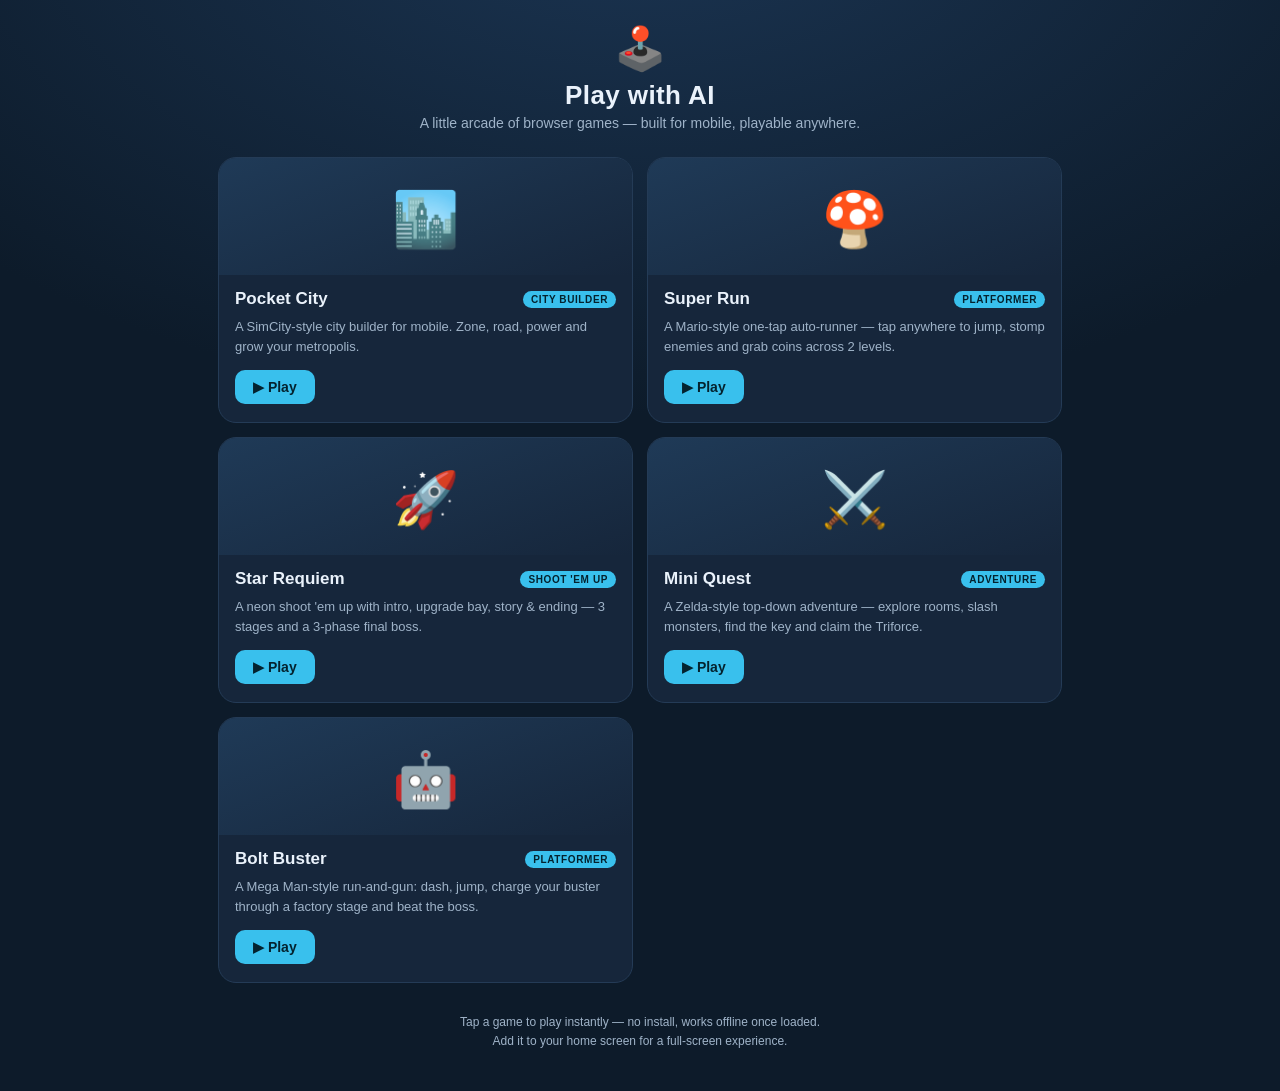
==== index.html @ 1062a7a7 "Add Bolt Buster: Mega Man-style mobile action platformer Self-contained HTML5 canvas run-and-gun: sc" ====
<!DOCTYPE html>
<html lang="en">
<head>
<meta charset="UTF-8" />
<meta name="viewport" content="width=device-width, initial-scale=1, viewport-fit=cover" />
<meta name="theme-color" content="#0d1b2a" />
<meta name="apple-mobile-web-app-capable" content="yes" />
<meta name="mobile-web-app-capable" content="yes" />
<title>Play with AI — Game Arcade</title>
<style>
  :root{--bg:#0d1b2a;--panel:#16263b;--panel2:#1e3550;--accent:#39c0ed;
    --text:#eaf2fb;--muted:#9fb3c8;}
  *{box-sizing:border-box;-webkit-tap-highlight-color:transparent;}
  html,body{margin:0;padding:0;min-height:100%;background:var(--bg);color:var(--text);
    font-family:-apple-system,BlinkMacSystemFont,"Segoe UI",Roboto,Helvetica,Arial,sans-serif;
    -webkit-font-smoothing:antialiased;}
  body{background:radial-gradient(120% 80% at 50% -10%,#1b3553 0%,#0d1b2a 60%) no-repeat;}
  .wrap{max-width:880px;margin:0 auto;
    padding:calc(28px + env(safe-area-inset-top)) calc(18px + env(safe-area-inset-right))
            calc(40px + env(safe-area-inset-bottom)) calc(18px + env(safe-area-inset-left));}
  header{text-align:center;margin-bottom:26px;}
  .logo{font-size:42px;line-height:1;}
  h1{font-size:26px;margin:10px 0 4px;letter-spacing:.4px;}
  header p{color:var(--muted);margin:0;font-size:14px;}
  .grid{display:grid;gap:14px;grid-template-columns:1fr;}
  @media(min-width:560px){.grid{grid-template-columns:1fr 1fr;}}
  .card{display:flex;flex-direction:column;background:var(--panel);
    border:1px solid #243b56;border-radius:18px;overflow:hidden;
    text-decoration:none;color:inherit;transition:transform .15s,border-color .15s,background .15s;}
  .card:active{transform:scale(.98);}
  .card:hover{border-color:var(--accent);background:var(--panel2);}
  .thumb{font-size:54px;text-align:center;padding:30px 0 24px;
    background:linear-gradient(160deg,#1f3a57,#16263b);}
  .body{padding:14px 16px 18px;display:flex;flex-direction:column;gap:8px;flex:1;}
  .title-row{display:flex;align-items:center;gap:8px;justify-content:space-between;}
  .title-row h2{font-size:17px;margin:0;}
  .tag{font-size:10px;font-weight:700;text-transform:uppercase;letter-spacing:.06em;
    color:#04222e;background:var(--accent);padding:3px 8px;border-radius:999px;}
  .tag.soon{background:#34526f;color:var(--muted);}
  .desc{color:var(--muted);font-size:13px;line-height:1.5;flex:1;margin:0;}
  .play{margin-top:6px;align-self:flex-start;background:var(--accent);color:#04222e;
    font-weight:700;font-size:14px;padding:9px 18px;border-radius:10px;}
  .card.disabled{pointer-events:none;opacity:.6;}
  .card.disabled .play{background:#34526f;color:var(--muted);}
  footer{text-align:center;color:var(--muted);font-size:12px;margin-top:30px;line-height:1.6;}
  footer a{color:var(--accent);text-decoration:none;}
</style>
</head>
<body>
<div class="wrap">
  <header>
    <div class="logo">🕹️</div>
    <h1>Play with AI</h1>
    <p>A little arcade of browser games — built for mobile, playable anywhere.</p>
  </header>

  <main class="grid" id="grid"></main>

  <footer>
    Tap a game to play instantly — no install, works offline once loaded.<br>
    Add it to your home screen for a full-screen experience.
  </footer>
</div>

<script>
  // Add new games here and they appear on the hub automatically.
  const GAMES = [
    {
      title: "Pocket City",
      icon: "🏙️",
      tag: "City Builder",
      desc: "A SimCity-style city builder for mobile. Zone, road, power and grow your metropolis.",
      url: "games/pocket-city/index.html",
      ready: true
    },
    {
      title: "Super Run",
      icon: "🍄",
      tag: "Platformer",
      desc: "A Mario-style one-tap auto-runner — tap anywhere to jump, stomp enemies and grab coins across 2 levels.",
      url: "games/super-run/index.html",
      ready: true
    },
    {
      title: "Star Requiem",
      icon: "🚀",
      tag: "Shoot 'em up",
      desc: "A neon shoot 'em up with intro, upgrade bay, story & ending — 3 stages and a 3-phase final boss.",
      url: "games/star-requiem/index.html",
      ready: true
    },
    {
      title: "Mini Quest",
      icon: "⚔️",
      tag: "Adventure",
      desc: "A Zelda-style top-down adventure — explore rooms, slash monsters, find the key and claim the Triforce.",
      url: "games/zelda-like/index.html",
      ready: true
    },
    {
      title: "Bolt Buster",
      icon: "🤖",
      tag: "Platformer",
      desc: "A Mega Man-style run-and-gun: dash, jump, charge your buster through a factory stage and beat the boss.",
      url: "games/mega-man/index.html",
      ready: true
    }
  ];

  const grid = document.getElementById("grid");
  GAMES.forEach(g => {
    const a = document.createElement("a");
    a.className = "card" + (g.ready ? "" : " disabled");
    a.href = g.ready ? g.url : "#";
    if (!g.ready) a.setAttribute("aria-disabled", "true");
    a.innerHTML = `
      <div class="thumb">${g.icon}</div>
      <div class="body">
        <div class="title-row">
          <h2>${g.title}</h2>
          <span class="tag ${g.ready ? "" : "soon"}">${g.tag}</span>
        </div>
        <p class="desc">${g.desc}</p>
        <span class="play">${g.ready ? "▶ Play" : "Coming soon"}</span>
      </div>`;
    grid.appendChild(a);
  });
</script>
</body>
</html>
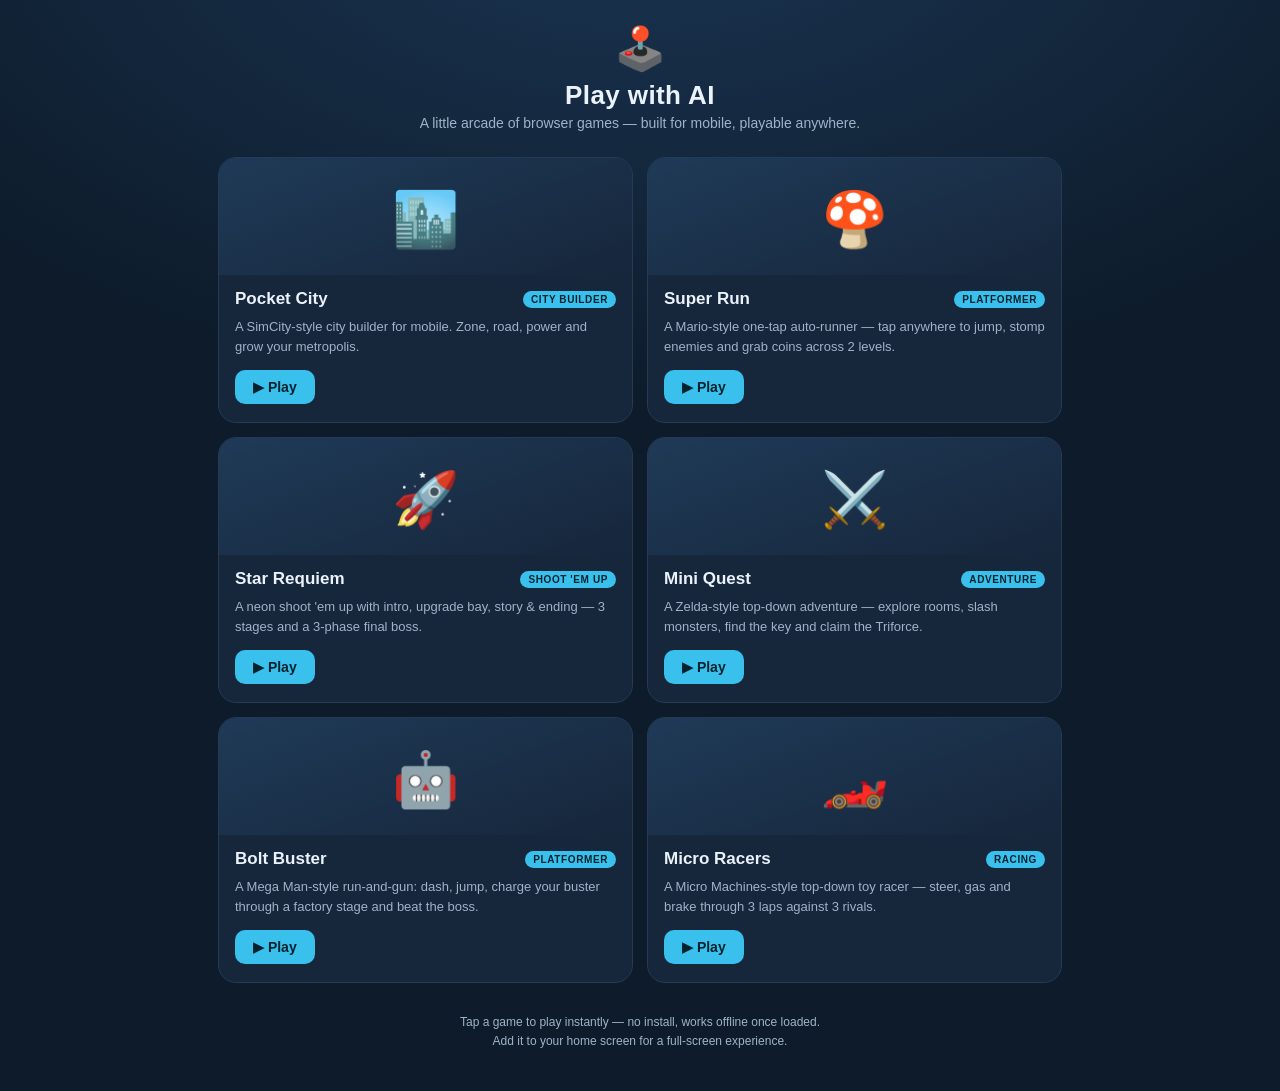
==== commit 543390fa: "Add Micro Racers: Micro Machines-style mobile top-down racer A self-contained HTML5 canvas racer mat" ====
--- a/index.html
+++ b/index.html
@@ -104,6 +104,14 @@
       desc: "A Mega Man-style run-and-gun: dash, jump, charge your buster through a factory stage and beat the boss.",
       url: "games/mega-man/index.html",
       ready: true
+    },
+    {
+      title: "Micro Racers",
+      icon: "🏎️",
+      tag: "Racing",
+      desc: "A Micro Machines-style top-down toy racer — steer, gas and brake through 3 laps against 3 rivals.",
+      url: "games/micro-racers/index.html",
+      ready: true
     }
   ];
 
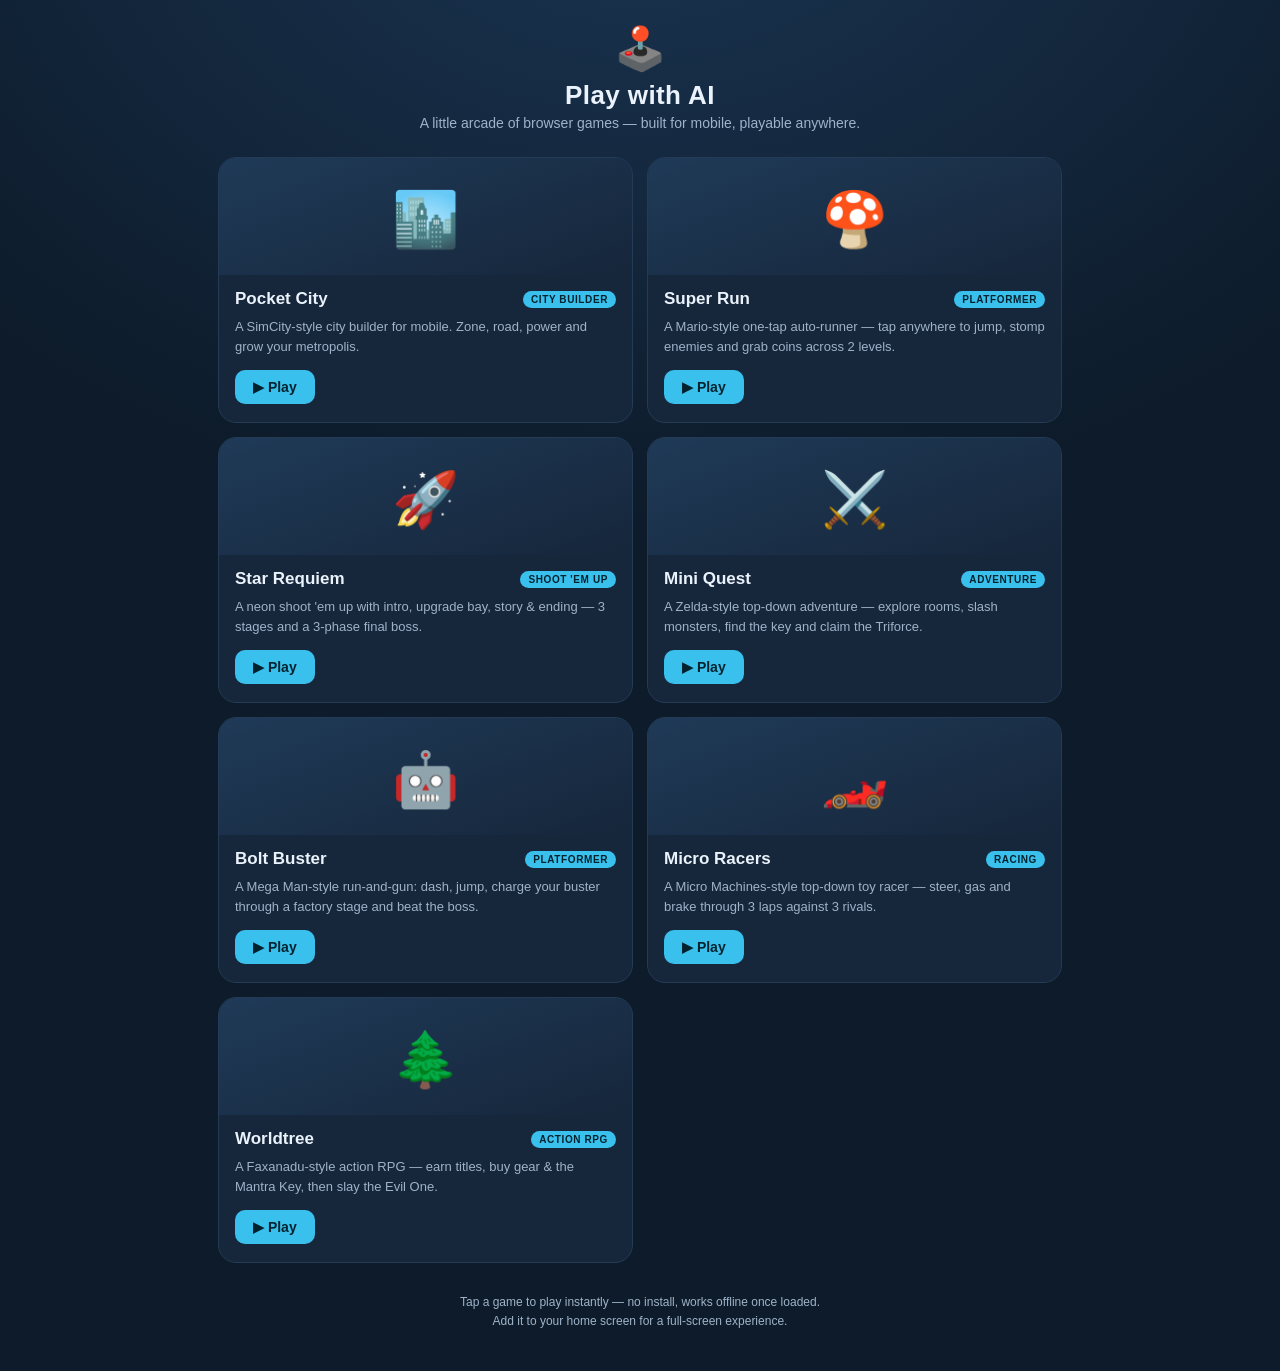
==== commit 1dcaa872: "Add Worldtree: Faxanadu-style mobile action RPG A self-contained HTML5 canvas action RPG matching th" ====
--- a/index.html
+++ b/index.html
@@ -112,6 +112,14 @@
       desc: "A Micro Machines-style top-down toy racer — steer, gas and brake through 3 laps against 3 rivals.",
       url: "games/micro-racers/index.html",
       ready: true
+    },
+    {
+      title: "Worldtree",
+      icon: "🌲",
+      tag: "Action RPG",
+      desc: "A Faxanadu-style action RPG — earn titles, buy gear &amp; the Mantra Key, then slay the Evil One.",
+      url: "games/faxanadu-like/index.html",
+      ready: true
     }
   ];
 
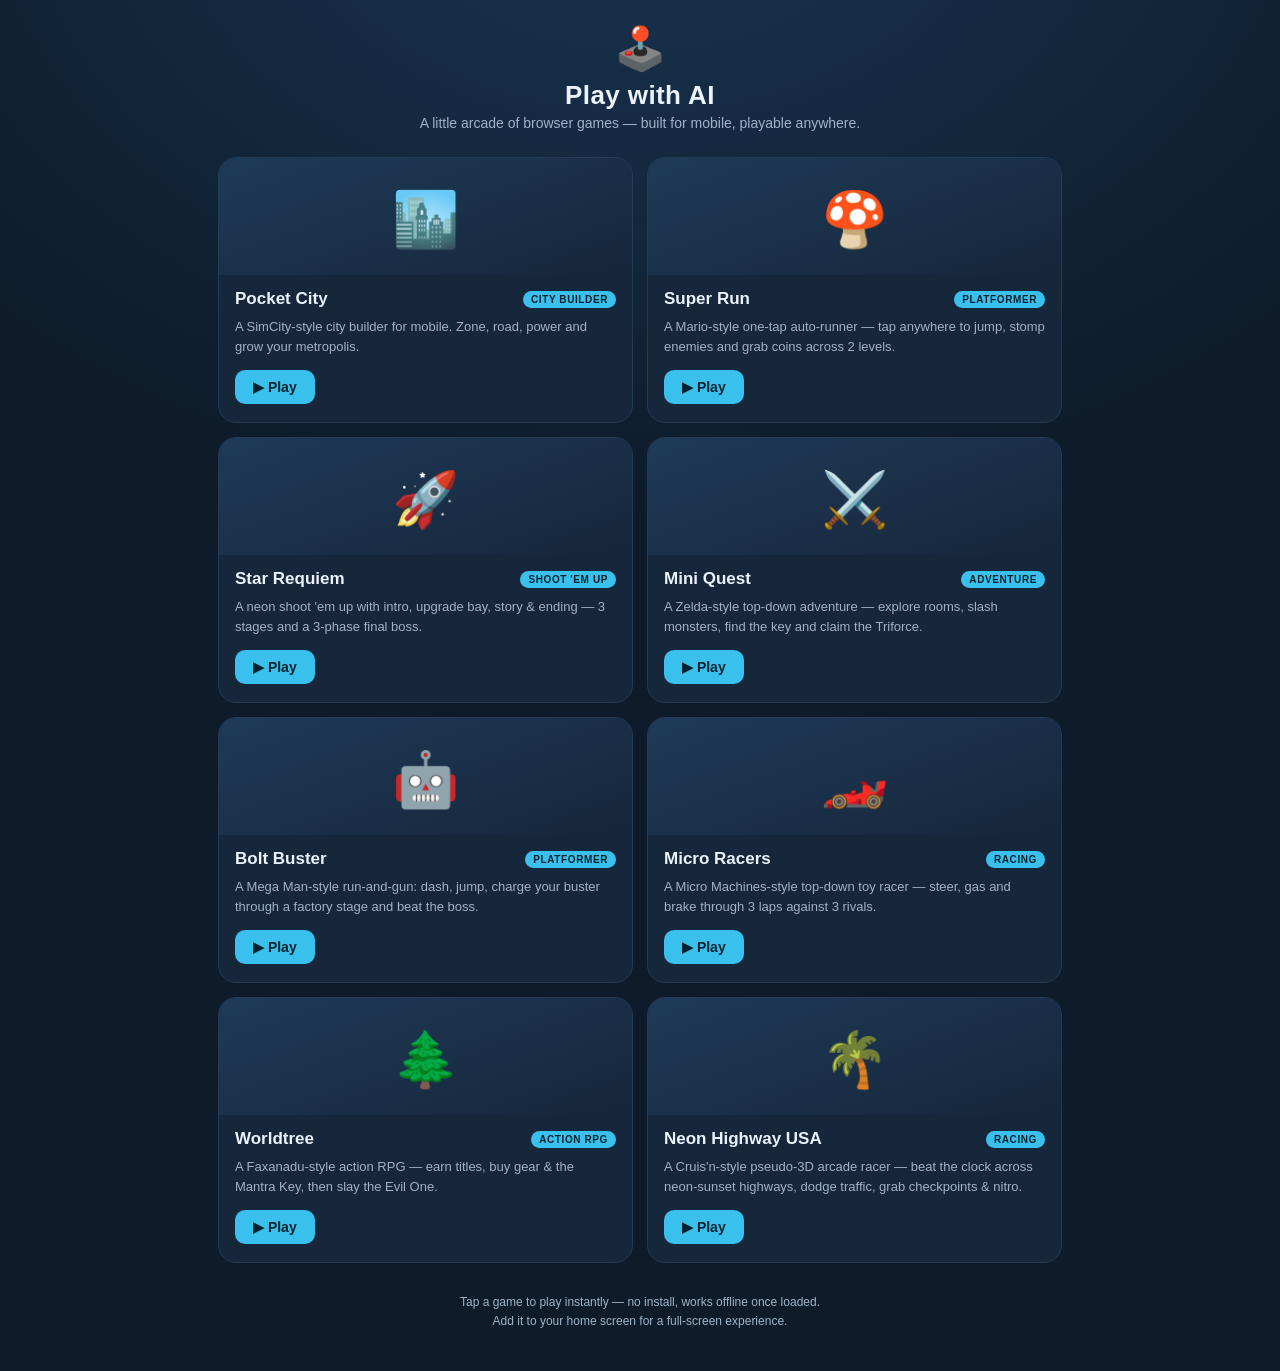
==== commit 283b909e: "Add Neon Highway USA: pseudo-3D arcade racer A retro Cruis'n-style HTML5 racer built mobile-first fo" ====
--- a/index.html
+++ b/index.html
@@ -120,6 +120,14 @@
       desc: "A Faxanadu-style action RPG — earn titles, buy gear &amp; the Mantra Key, then slay the Evil One.",
       url: "games/faxanadu-like/index.html",
       ready: true
+    },
+    {
+      title: "Neon Highway USA",
+      icon: "🌴",
+      tag: "Racing",
+      desc: "A Cruis'n-style pseudo-3D arcade racer — beat the clock across neon-sunset highways, dodge traffic, grab checkpoints &amp; nitro.",
+      url: "games/neon-highway/index.html",
+      ready: true
     }
   ];
 
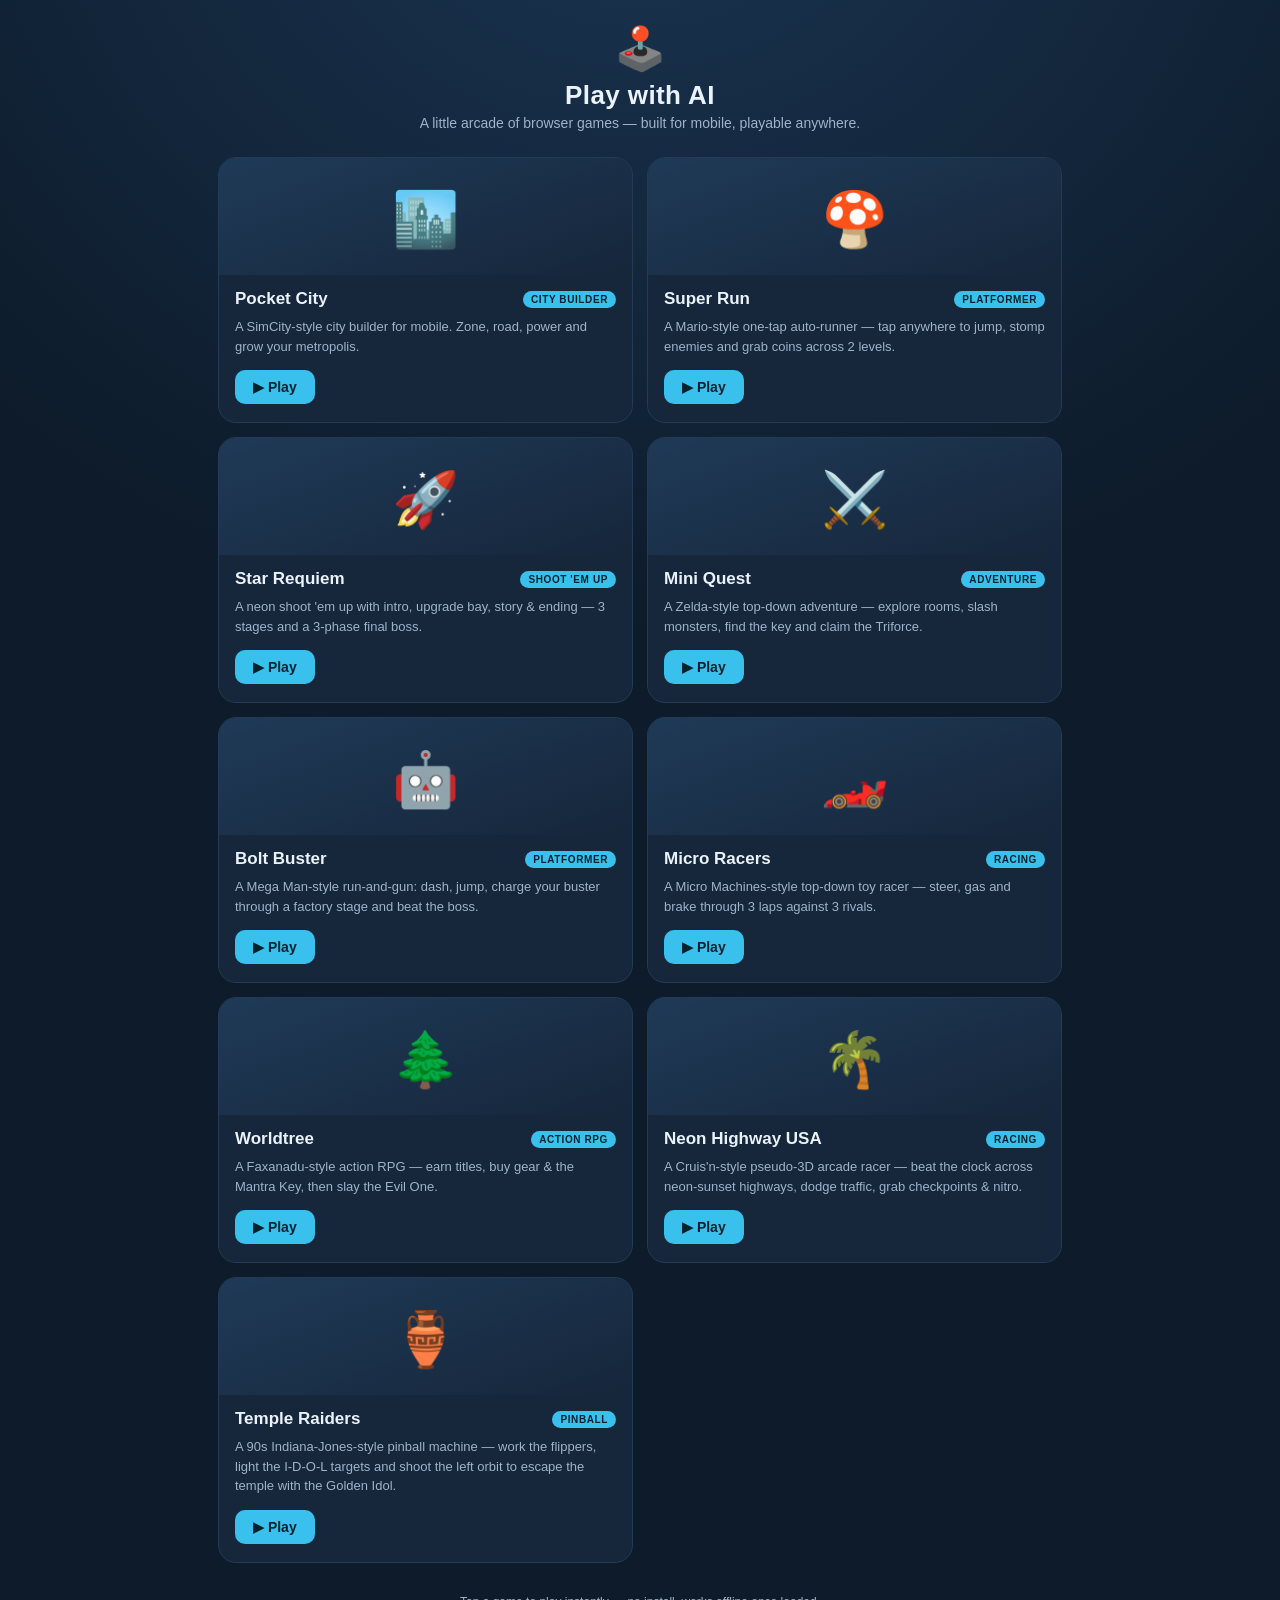
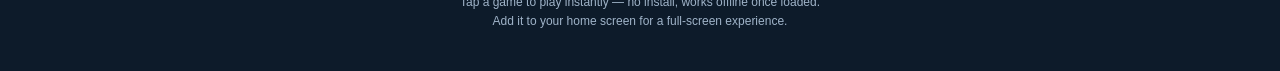
==== commit f9d193ae: "Add Temple Raiders — a 90s Indiana-Jones-style pinball game New self-contained canvas game at games/" ====
--- a/index.html
+++ b/index.html
@@ -128,6 +128,14 @@
       desc: "A Cruis'n-style pseudo-3D arcade racer — beat the clock across neon-sunset highways, dodge traffic, grab checkpoints &amp; nitro.",
       url: "games/neon-highway/index.html",
       ready: true
+    },
+    {
+      title: "Temple Raiders",
+      icon: "🏺",
+      tag: "Pinball",
+      desc: "A 90s Indiana-Jones-style pinball machine — work the flippers, light the I-D-O-L targets and shoot the left orbit to escape the temple with the Golden Idol.",
+      url: "games/temple-pinball/index.html",
+      ready: true
     }
   ];
 
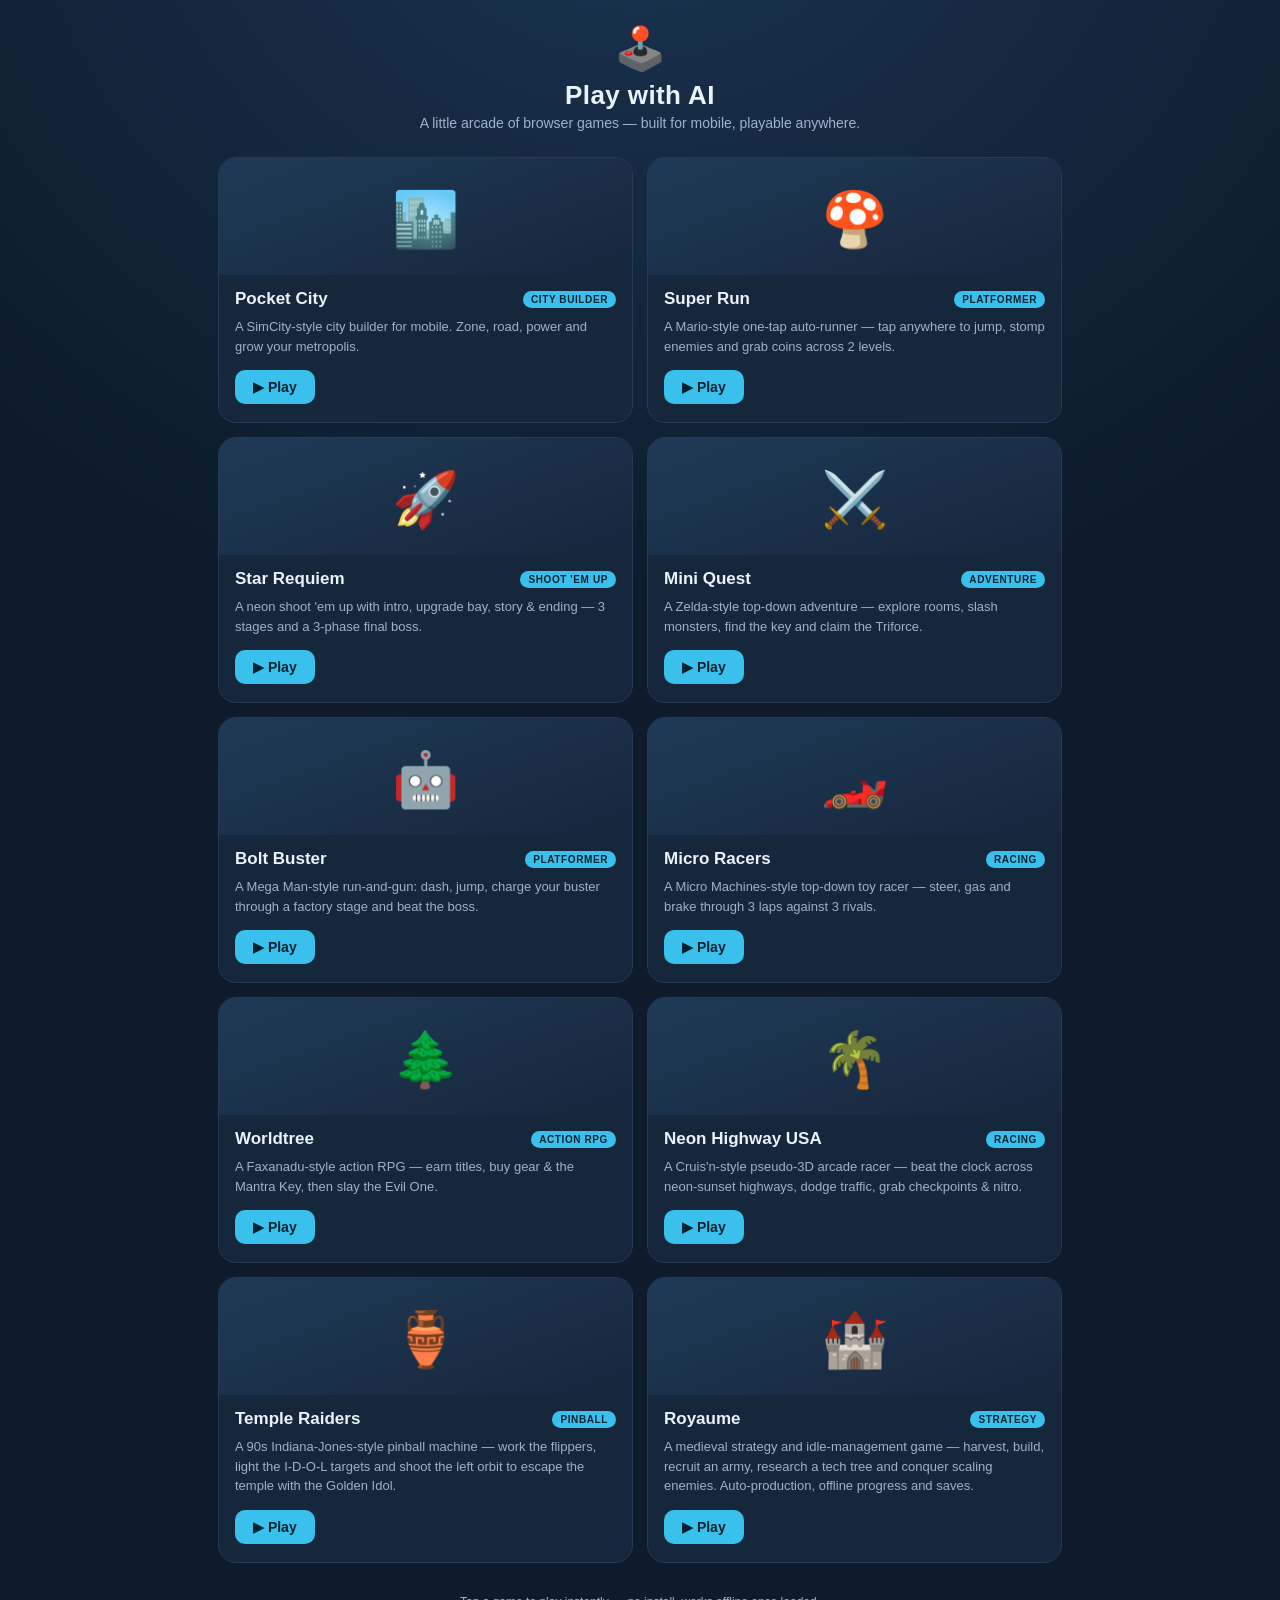
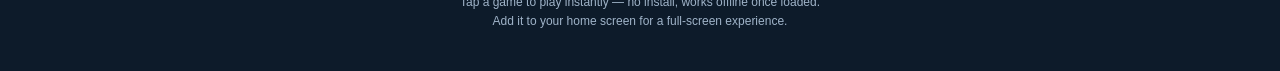
==== commit c2dce514: "Add Royaume: medieval strategy & idle-management game Integrates the new game into the arcade struct" ====
--- a/index.html
+++ b/index.html
@@ -136,6 +136,14 @@
       desc: "A 90s Indiana-Jones-style pinball machine — work the flippers, light the I-D-O-L targets and shoot the left orbit to escape the temple with the Golden Idol.",
       url: "games/temple-pinball/index.html",
       ready: true
+    },
+    {
+      title: "Royaume",
+      icon: "🏰",
+      tag: "Strategy",
+      desc: "A medieval strategy and idle-management game — harvest, build, recruit an army, research a tech tree and conquer scaling enemies. Auto-production, offline progress and saves.",
+      url: "games/royaume/index.html",
+      ready: true
     }
   ];
 
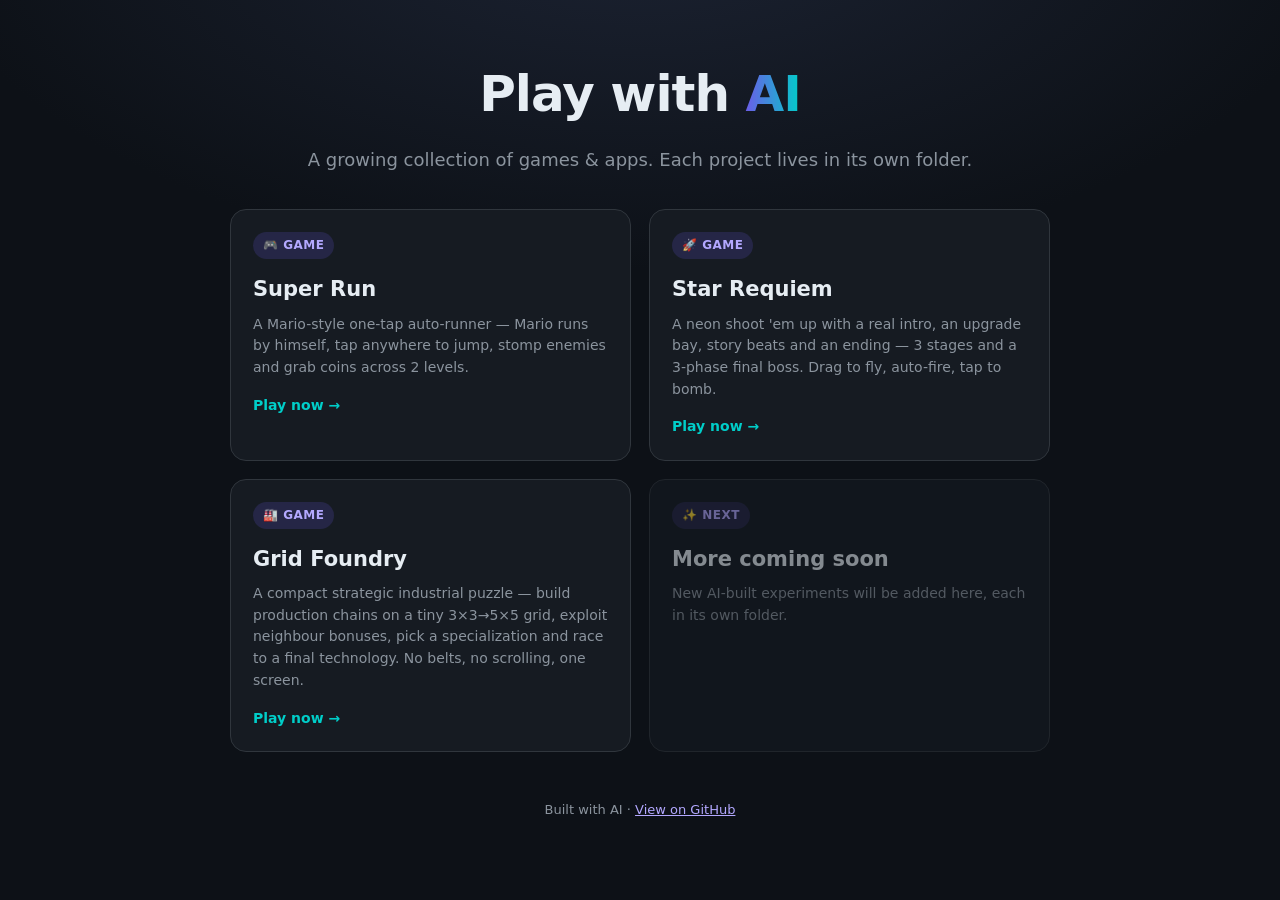
==== commit b2442926: "Add Grid Foundry: compact strategic industrial puzzle A single-screen, no-scroll industrial puzzle (" ====
--- a/index.html
+++ b/index.html
@@ -3,168 +3,84 @@
 <head>
 <meta charset="UTF-8" />
 <meta name="viewport" content="width=device-width, initial-scale=1, viewport-fit=cover" />
-<meta name="theme-color" content="#0d1b2a" />
-<meta name="apple-mobile-web-app-capable" content="yes" />
-<meta name="mobile-web-app-capable" content="yes" />
-<title>Play with AI — Game Arcade</title>
+<meta name="theme-color" content="#0d1117" />
+<meta name="description" content="A collection of AI-built games and apps. Each project lives in its own folder." />
+<title>Play with AI — Projects</title>
+<link rel="icon" href="data:image/svg+xml,%3Csvg xmlns='http://www.w3.org/2000/svg' viewBox='0 0 32 32'%3E%3Crect width='32' height='32' rx='7' fill='%236c5ce7'/%3E%3Ctext x='16' y='22' font-size='18' text-anchor='middle' fill='white' font-family='sans-serif'%3E%E2%96%B6%3C/text%3E%3C/svg%3E" />
 <style>
-  :root{--bg:#0d1b2a;--panel:#16263b;--panel2:#1e3550;--accent:#39c0ed;
-    --text:#eaf2fb;--muted:#9fb3c8;}
-  *{box-sizing:border-box;-webkit-tap-highlight-color:transparent;}
-  html,body{margin:0;padding:0;min-height:100%;background:var(--bg);color:var(--text);
-    font-family:-apple-system,BlinkMacSystemFont,"Segoe UI",Roboto,Helvetica,Arial,sans-serif;
-    -webkit-font-smoothing:antialiased;}
-  body{background:radial-gradient(120% 80% at 50% -10%,#1b3553 0%,#0d1b2a 60%) no-repeat;}
-  .wrap{max-width:880px;margin:0 auto;
-    padding:calc(28px + env(safe-area-inset-top)) calc(18px + env(safe-area-inset-right))
-            calc(40px + env(safe-area-inset-bottom)) calc(18px + env(safe-area-inset-left));}
-  header{text-align:center;margin-bottom:26px;}
-  .logo{font-size:42px;line-height:1;}
-  h1{font-size:26px;margin:10px 0 4px;letter-spacing:.4px;}
-  header p{color:var(--muted);margin:0;font-size:14px;}
-  .grid{display:grid;gap:14px;grid-template-columns:1fr;}
-  @media(min-width:560px){.grid{grid-template-columns:1fr 1fr;}}
-  .card{display:flex;flex-direction:column;background:var(--panel);
-    border:1px solid #243b56;border-radius:18px;overflow:hidden;
-    text-decoration:none;color:inherit;transition:transform .15s,border-color .15s,background .15s;}
-  .card:active{transform:scale(.98);}
-  .card:hover{border-color:var(--accent);background:var(--panel2);}
-  .thumb{font-size:54px;text-align:center;padding:30px 0 24px;
-    background:linear-gradient(160deg,#1f3a57,#16263b);}
-  .body{padding:14px 16px 18px;display:flex;flex-direction:column;gap:8px;flex:1;}
-  .title-row{display:flex;align-items:center;gap:8px;justify-content:space-between;}
-  .title-row h2{font-size:17px;margin:0;}
-  .tag{font-size:10px;font-weight:700;text-transform:uppercase;letter-spacing:.06em;
-    color:#04222e;background:var(--accent);padding:3px 8px;border-radius:999px;}
-  .tag.soon{background:#34526f;color:var(--muted);}
-  .desc{color:var(--muted);font-size:13px;line-height:1.5;flex:1;margin:0;}
-  .play{margin-top:6px;align-self:flex-start;background:var(--accent);color:#04222e;
-    font-weight:700;font-size:14px;padding:9px 18px;border-radius:10px;}
-  .card.disabled{pointer-events:none;opacity:.6;}
-  .card.disabled .play{background:#34526f;color:var(--muted);}
-  footer{text-align:center;color:var(--muted);font-size:12px;margin-top:30px;line-height:1.6;}
-  footer a{color:var(--accent);text-decoration:none;}
+  * { margin: 0; padding: 0; box-sizing: border-box; }
+  :root { --bg:#0d1117; --card:#161b22; --line:#30363d; --text:#e6edf3; --muted:#8b949e; --accent:#6c5ce7; }
+  body {
+    background: radial-gradient(1200px 600px at 50% -10%, #1c2333 0%, var(--bg) 60%);
+    color: var(--text);
+    font-family: -apple-system, BlinkMacSystemFont, "Segoe UI", system-ui, sans-serif;
+    min-height: 100vh;
+    padding: env(safe-area-inset-top) 20px calc(40px + env(safe-area-inset-bottom));
+    line-height: 1.55;
+  }
+  .wrap { max-width: 820px; margin: 0 auto; }
+  header { text-align: center; padding: 56px 0 36px; }
+  h1 { font-size: clamp(30px, 8vw, 50px); letter-spacing: -1px; }
+  h1 .grad { background: linear-gradient(90deg,#6c5ce7,#00cec9); -webkit-background-clip: text; background-clip: text; color: transparent; }
+  header p { color: var(--muted); margin-top: 12px; font-size: clamp(14px,4vw,18px); }
+  .grid { display: grid; gap: 18px; grid-template-columns: 1fr; }
+  @media (min-width: 620px) { .grid { grid-template-columns: 1fr 1fr; } }
+  .card {
+    display: block; text-decoration: none; color: inherit;
+    background: var(--card); border: 1px solid var(--line);
+    border-radius: 16px; padding: 22px; transition: transform .15s ease, border-color .15s ease;
+  }
+  .card:hover { transform: translateY(-4px); border-color: var(--accent); }
+  .badge { display:inline-block; font-size:12px; font-weight:700; letter-spacing:.5px;
+    background: rgba(108,92,231,.18); color:#b3a8ff; padding:4px 10px; border-radius:999px; margin-bottom:14px; }
+  .card h2 { font-size: 21px; margin-bottom: 8px; }
+  .card p { color: var(--muted); font-size: 14px; }
+  .card .play { margin-top: 16px; font-weight: 700; color: #00cec9; font-size: 14px; }
+  .soon { opacity:.55; }
+  .soon:hover { transform:none; border-color: var(--line); }
+  footer { text-align:center; color:var(--muted); font-size:13px; margin-top:48px; }
+  footer a { color:#b3a8ff; }
 </style>
 </head>
 <body>
 <div class="wrap">
   <header>
-    <div class="logo">🕹️</div>
-    <h1>Play with AI</h1>
-    <p>A little arcade of browser games — built for mobile, playable anywhere.</p>
+    <h1>Play with <span class="grad">AI</span></h1>
+    <p>A growing collection of games &amp; apps. Each project lives in its own folder.</p>
   </header>
 
-  <main class="grid" id="grid"></main>
+  <div class="grid">
+    <a class="card" href="mario-game/">
+      <span class="badge">🎮 GAME</span>
+      <h2>Super Run</h2>
+      <p>A Mario-style one-tap auto-runner — Mario runs by himself, tap anywhere to jump, stomp enemies and grab coins across 2 levels.</p>
+      <div class="play">Play now →</div>
+    </a>
+
+    <a class="card" href="shmup/">
+      <span class="badge">🚀 GAME</span>
+      <h2>Star Requiem</h2>
+      <p>A neon shoot 'em up with a real intro, an upgrade bay, story beats and an ending — 3 stages and a 3-phase final boss. Drag to fly, auto-fire, tap to bomb.</p>
+      <div class="play">Play now →</div>
+    </a>
+
+    <a class="card" href="industry/">
+      <span class="badge">🏭 GAME</span>
+      <h2>Grid Foundry</h2>
+      <p>A compact strategic industrial puzzle — build production chains on a tiny 3×3→5×5 grid, exploit neighbour bonuses, pick a specialization and race to a final technology. No belts, no scrolling, one screen.</p>
+      <div class="play">Play now →</div>
+    </a>
+
+    <div class="card soon">
+      <span class="badge">✨ NEXT</span>
+      <h2>More coming soon</h2>
+      <p>New AI-built experiments will be added here, each in its own folder.</p>
+    </div>
+  </div>
 
   <footer>
-    Tap a game to play instantly — no install, works offline once loaded.<br>
-    Add it to your home screen for a full-screen experience.
+    Built with AI · <a href="https://github.com/dublow/playwithai">View on GitHub</a>
   </footer>
 </div>
-
-<script>
-  // Add new games here and they appear on the hub automatically.
-  const GAMES = [
-    {
-      title: "Pocket City",
-      icon: "🏙️",
-      tag: "City Builder",
-      desc: "A SimCity-style city builder for mobile. Zone, road, power and grow your metropolis.",
-      url: "games/pocket-city/index.html",
-      ready: true
-    },
-    {
-      title: "Super Run",
-      icon: "🍄",
-      tag: "Platformer",
-      desc: "A Mario-style one-tap auto-runner — tap anywhere to jump, stomp enemies and grab coins across 2 levels.",
-      url: "games/super-run/index.html",
-      ready: true
-    },
-    {
-      title: "Star Requiem",
-      icon: "🚀",
-      tag: "Shoot 'em up",
-      desc: "A neon shoot 'em up with intro, upgrade bay, story & ending — 3 stages and a 3-phase final boss.",
-      url: "games/star-requiem/index.html",
-      ready: true
-    },
-    {
-      title: "Mini Quest",
-      icon: "⚔️",
-      tag: "Adventure",
-      desc: "A Zelda-style top-down adventure — explore rooms, slash monsters, find the key and claim the Triforce.",
-      url: "games/zelda-like/index.html",
-      ready: true
-    },
-    {
-      title: "Bolt Buster",
-      icon: "🤖",
-      tag: "Platformer",
-      desc: "A Mega Man-style run-and-gun: dash, jump, charge your buster through a factory stage and beat the boss.",
-      url: "games/mega-man/index.html",
-      ready: true
-    },
-    {
-      title: "Micro Racers",
-      icon: "🏎️",
-      tag: "Racing",
-      desc: "A Micro Machines-style top-down toy racer — steer, gas and brake through 3 laps against 3 rivals.",
-      url: "games/micro-racers/index.html",
-      ready: true
-    },
-    {
-      title: "Worldtree",
-      icon: "🌲",
-      tag: "Action RPG",
-      desc: "A Faxanadu-style action RPG — earn titles, buy gear &amp; the Mantra Key, then slay the Evil One.",
-      url: "games/faxanadu-like/index.html",
-      ready: true
-    },
-    {
-      title: "Neon Highway USA",
-      icon: "🌴",
-      tag: "Racing",
-      desc: "A Cruis'n-style pseudo-3D arcade racer — beat the clock across neon-sunset highways, dodge traffic, grab checkpoints &amp; nitro.",
-      url: "games/neon-highway/index.html",
-      ready: true
-    },
-    {
-      title: "Temple Raiders",
-      icon: "🏺",
-      tag: "Pinball",
-      desc: "A 90s Indiana-Jones-style pinball machine — work the flippers, light the I-D-O-L targets and shoot the left orbit to escape the temple with the Golden Idol.",
-      url: "games/temple-pinball/index.html",
-      ready: true
-    },
-    {
-      title: "Royaume",
-      icon: "🏰",
-      tag: "Strategy",
-      desc: "A medieval strategy and idle-management game — harvest, build, recruit an army, research a tech tree and conquer scaling enemies. Auto-production, offline progress and saves.",
-      url: "games/royaume/index.html",
-      ready: true
-    }
-  ];
-
-  const grid = document.getElementById("grid");
-  GAMES.forEach(g => {
-    const a = document.createElement("a");
-    a.className = "card" + (g.ready ? "" : " disabled");
-    a.href = g.ready ? g.url : "#";
-    if (!g.ready) a.setAttribute("aria-disabled", "true");
-    a.innerHTML = `
-      <div class="thumb">${g.icon}</div>
-      <div class="body">
-        <div class="title-row">
-          <h2>${g.title}</h2>
-          <span class="tag ${g.ready ? "" : "soon"}">${g.tag}</span>
-        </div>
-        <p class="desc">${g.desc}</p>
-        <span class="play">${g.ready ? "▶ Play" : "Coming soon"}</span>
-      </div>`;
-    grid.appendChild(a);
-  });
-</script>
 </body>
 </html>
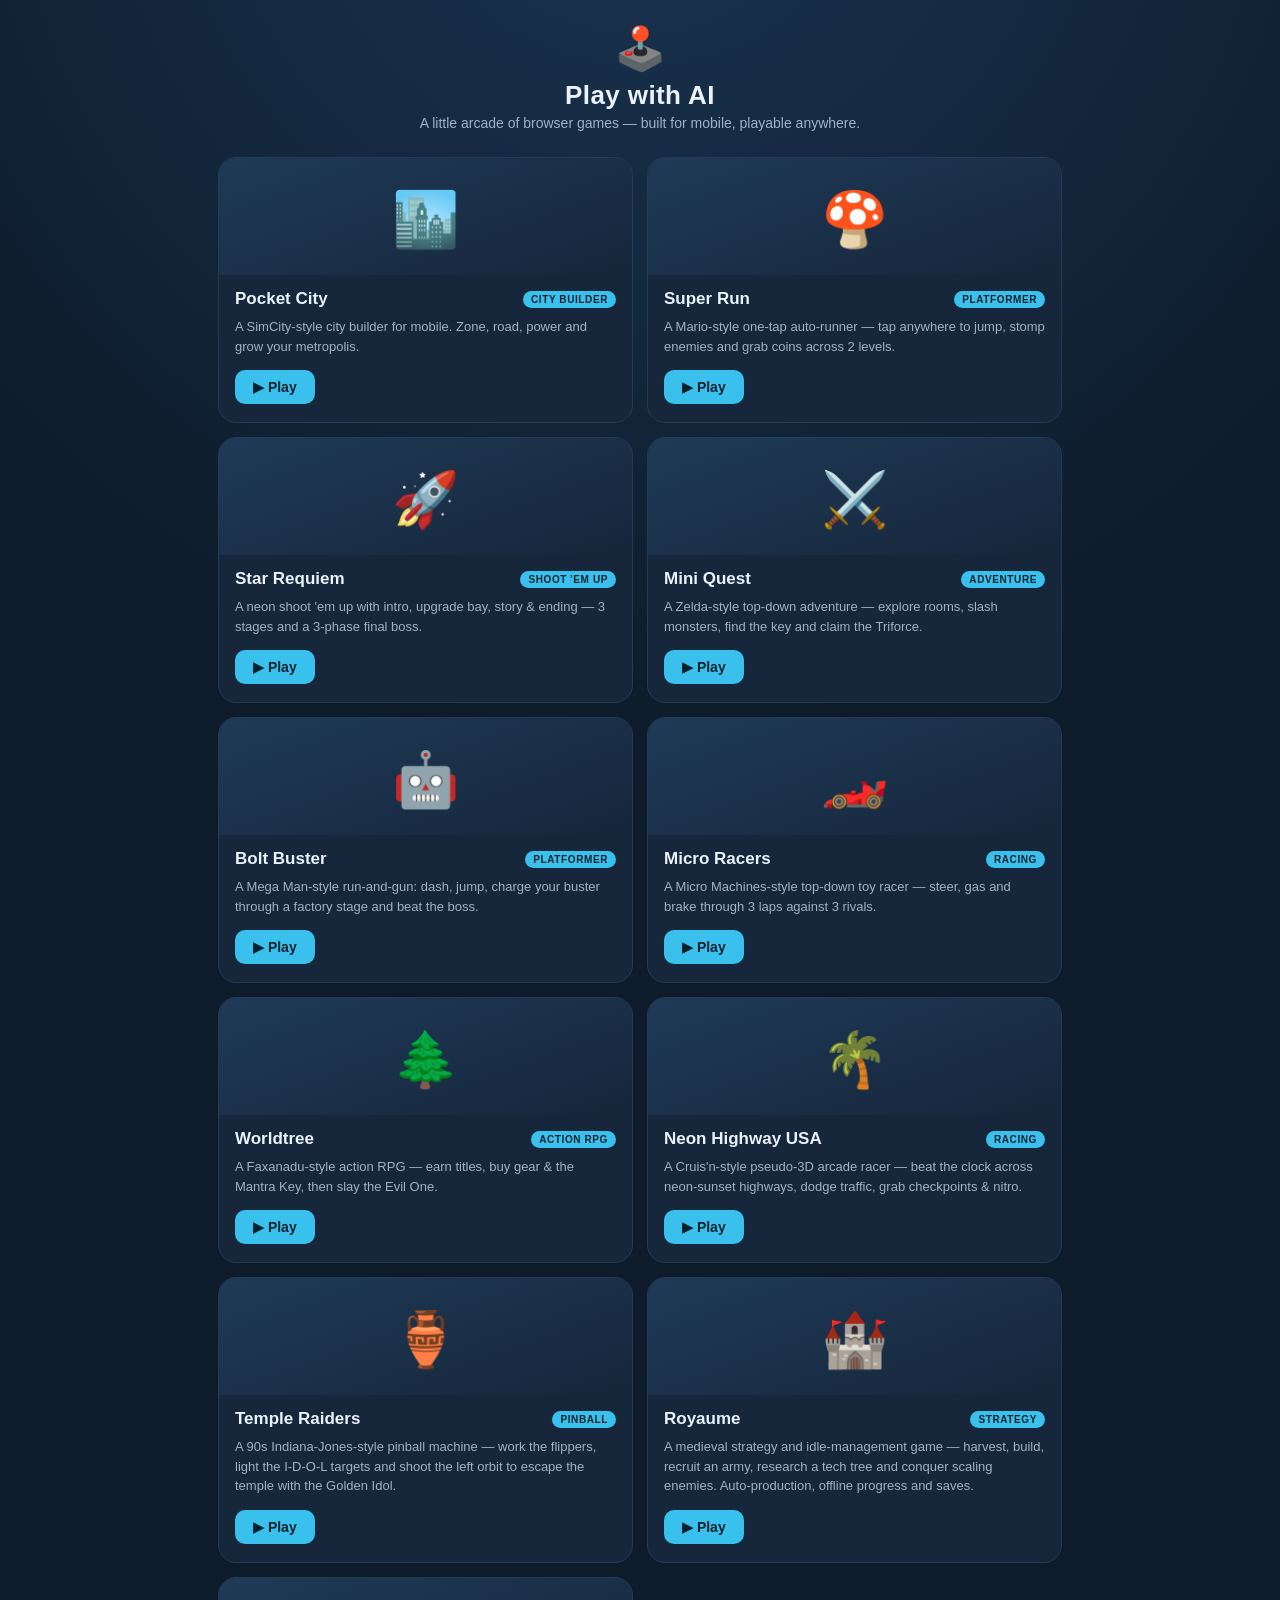
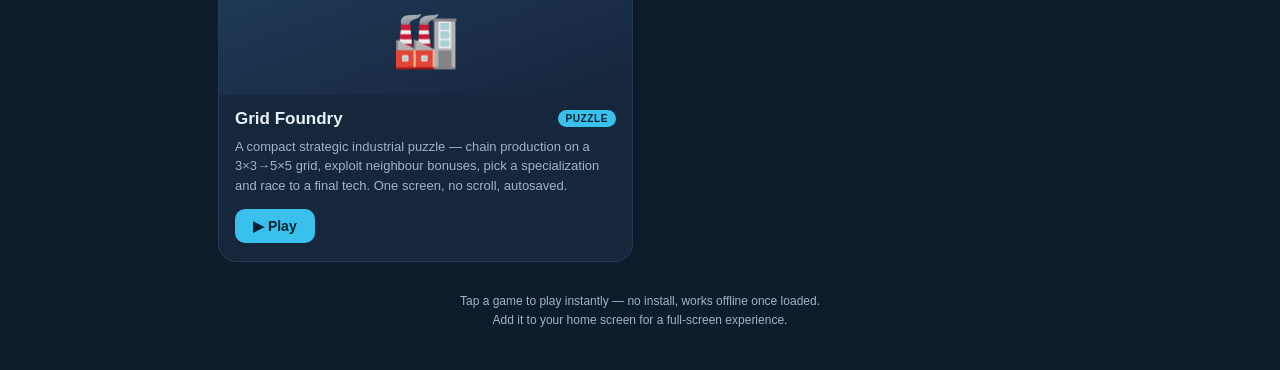
==== commit 5badb29b: "Merge Grid Foundry industrial puzzle into main Integrates the compact strategic industrial puzzle in" ====
--- a/index.html
+++ b/index.html
@@ -3,84 +3,176 @@
 <head>
 <meta charset="UTF-8" />
 <meta name="viewport" content="width=device-width, initial-scale=1, viewport-fit=cover" />
-<meta name="theme-color" content="#0d1117" />
-<meta name="description" content="A collection of AI-built games and apps. Each project lives in its own folder." />
-<title>Play with AI — Projects</title>
-<link rel="icon" href="data:image/svg+xml,%3Csvg xmlns='http://www.w3.org/2000/svg' viewBox='0 0 32 32'%3E%3Crect width='32' height='32' rx='7' fill='%236c5ce7'/%3E%3Ctext x='16' y='22' font-size='18' text-anchor='middle' fill='white' font-family='sans-serif'%3E%E2%96%B6%3C/text%3E%3C/svg%3E" />
+<meta name="theme-color" content="#0d1b2a" />
+<meta name="apple-mobile-web-app-capable" content="yes" />
+<meta name="mobile-web-app-capable" content="yes" />
+<title>Play with AI — Game Arcade</title>
 <style>
-  * { margin: 0; padding: 0; box-sizing: border-box; }
-  :root { --bg:#0d1117; --card:#161b22; --line:#30363d; --text:#e6edf3; --muted:#8b949e; --accent:#6c5ce7; }
-  body {
-    background: radial-gradient(1200px 600px at 50% -10%, #1c2333 0%, var(--bg) 60%);
-    color: var(--text);
-    font-family: -apple-system, BlinkMacSystemFont, "Segoe UI", system-ui, sans-serif;
-    min-height: 100vh;
-    padding: env(safe-area-inset-top) 20px calc(40px + env(safe-area-inset-bottom));
-    line-height: 1.55;
-  }
-  .wrap { max-width: 820px; margin: 0 auto; }
-  header { text-align: center; padding: 56px 0 36px; }
-  h1 { font-size: clamp(30px, 8vw, 50px); letter-spacing: -1px; }
-  h1 .grad { background: linear-gradient(90deg,#6c5ce7,#00cec9); -webkit-background-clip: text; background-clip: text; color: transparent; }
-  header p { color: var(--muted); margin-top: 12px; font-size: clamp(14px,4vw,18px); }
-  .grid { display: grid; gap: 18px; grid-template-columns: 1fr; }
-  @media (min-width: 620px) { .grid { grid-template-columns: 1fr 1fr; } }
-  .card {
-    display: block; text-decoration: none; color: inherit;
-    background: var(--card); border: 1px solid var(--line);
-    border-radius: 16px; padding: 22px; transition: transform .15s ease, border-color .15s ease;
-  }
-  .card:hover { transform: translateY(-4px); border-color: var(--accent); }
-  .badge { display:inline-block; font-size:12px; font-weight:700; letter-spacing:.5px;
-    background: rgba(108,92,231,.18); color:#b3a8ff; padding:4px 10px; border-radius:999px; margin-bottom:14px; }
-  .card h2 { font-size: 21px; margin-bottom: 8px; }
-  .card p { color: var(--muted); font-size: 14px; }
-  .card .play { margin-top: 16px; font-weight: 700; color: #00cec9; font-size: 14px; }
-  .soon { opacity:.55; }
-  .soon:hover { transform:none; border-color: var(--line); }
-  footer { text-align:center; color:var(--muted); font-size:13px; margin-top:48px; }
-  footer a { color:#b3a8ff; }
+  :root{--bg:#0d1b2a;--panel:#16263b;--panel2:#1e3550;--accent:#39c0ed;
+    --text:#eaf2fb;--muted:#9fb3c8;}
+  *{box-sizing:border-box;-webkit-tap-highlight-color:transparent;}
+  html,body{margin:0;padding:0;min-height:100%;background:var(--bg);color:var(--text);
+    font-family:-apple-system,BlinkMacSystemFont,"Segoe UI",Roboto,Helvetica,Arial,sans-serif;
+    -webkit-font-smoothing:antialiased;}
+  body{background:radial-gradient(120% 80% at 50% -10%,#1b3553 0%,#0d1b2a 60%) no-repeat;}
+  .wrap{max-width:880px;margin:0 auto;
+    padding:calc(28px + env(safe-area-inset-top)) calc(18px + env(safe-area-inset-right))
+            calc(40px + env(safe-area-inset-bottom)) calc(18px + env(safe-area-inset-left));}
+  header{text-align:center;margin-bottom:26px;}
+  .logo{font-size:42px;line-height:1;}
+  h1{font-size:26px;margin:10px 0 4px;letter-spacing:.4px;}
+  header p{color:var(--muted);margin:0;font-size:14px;}
+  .grid{display:grid;gap:14px;grid-template-columns:1fr;}
+  @media(min-width:560px){.grid{grid-template-columns:1fr 1fr;}}
+  .card{display:flex;flex-direction:column;background:var(--panel);
+    border:1px solid #243b56;border-radius:18px;overflow:hidden;
+    text-decoration:none;color:inherit;transition:transform .15s,border-color .15s,background .15s;}
+  .card:active{transform:scale(.98);}
+  .card:hover{border-color:var(--accent);background:var(--panel2);}
+  .thumb{font-size:54px;text-align:center;padding:30px 0 24px;
+    background:linear-gradient(160deg,#1f3a57,#16263b);}
+  .body{padding:14px 16px 18px;display:flex;flex-direction:column;gap:8px;flex:1;}
+  .title-row{display:flex;align-items:center;gap:8px;justify-content:space-between;}
+  .title-row h2{font-size:17px;margin:0;}
+  .tag{font-size:10px;font-weight:700;text-transform:uppercase;letter-spacing:.06em;
+    color:#04222e;background:var(--accent);padding:3px 8px;border-radius:999px;}
+  .tag.soon{background:#34526f;color:var(--muted);}
+  .desc{color:var(--muted);font-size:13px;line-height:1.5;flex:1;margin:0;}
+  .play{margin-top:6px;align-self:flex-start;background:var(--accent);color:#04222e;
+    font-weight:700;font-size:14px;padding:9px 18px;border-radius:10px;}
+  .card.disabled{pointer-events:none;opacity:.6;}
+  .card.disabled .play{background:#34526f;color:var(--muted);}
+  footer{text-align:center;color:var(--muted);font-size:12px;margin-top:30px;line-height:1.6;}
+  footer a{color:var(--accent);text-decoration:none;}
 </style>
 </head>
 <body>
 <div class="wrap">
   <header>
-    <h1>Play with <span class="grad">AI</span></h1>
-    <p>A growing collection of games &amp; apps. Each project lives in its own folder.</p>
+    <div class="logo">🕹️</div>
+    <h1>Play with AI</h1>
+    <p>A little arcade of browser games — built for mobile, playable anywhere.</p>
   </header>
 
-  <div class="grid">
-    <a class="card" href="mario-game/">
-      <span class="badge">🎮 GAME</span>
-      <h2>Super Run</h2>
-      <p>A Mario-style one-tap auto-runner — Mario runs by himself, tap anywhere to jump, stomp enemies and grab coins across 2 levels.</p>
-      <div class="play">Play now →</div>
-    </a>
-
-    <a class="card" href="shmup/">
-      <span class="badge">🚀 GAME</span>
-      <h2>Star Requiem</h2>
-      <p>A neon shoot 'em up with a real intro, an upgrade bay, story beats and an ending — 3 stages and a 3-phase final boss. Drag to fly, auto-fire, tap to bomb.</p>
-      <div class="play">Play now →</div>
-    </a>
-
-    <a class="card" href="industry/">
-      <span class="badge">🏭 GAME</span>
-      <h2>Grid Foundry</h2>
-      <p>A compact strategic industrial puzzle — build production chains on a tiny 3×3→5×5 grid, exploit neighbour bonuses, pick a specialization and race to a final technology. No belts, no scrolling, one screen.</p>
-      <div class="play">Play now →</div>
-    </a>
-
-    <div class="card soon">
-      <span class="badge">✨ NEXT</span>
-      <h2>More coming soon</h2>
-      <p>New AI-built experiments will be added here, each in its own folder.</p>
-    </div>
-  </div>
+  <main class="grid" id="grid"></main>
 
   <footer>
-    Built with AI · <a href="https://github.com/dublow/playwithai">View on GitHub</a>
+    Tap a game to play instantly — no install, works offline once loaded.<br>
+    Add it to your home screen for a full-screen experience.
   </footer>
 </div>
+
+<script>
+  // Add new games here and they appear on the hub automatically.
+  const GAMES = [
+    {
+      title: "Pocket City",
+      icon: "🏙️",
+      tag: "City Builder",
+      desc: "A SimCity-style city builder for mobile. Zone, road, power and grow your metropolis.",
+      url: "games/pocket-city/index.html",
+      ready: true
+    },
+    {
+      title: "Super Run",
+      icon: "🍄",
+      tag: "Platformer",
+      desc: "A Mario-style one-tap auto-runner — tap anywhere to jump, stomp enemies and grab coins across 2 levels.",
+      url: "games/super-run/index.html",
+      ready: true
+    },
+    {
+      title: "Star Requiem",
+      icon: "🚀",
+      tag: "Shoot 'em up",
+      desc: "A neon shoot 'em up with intro, upgrade bay, story & ending — 3 stages and a 3-phase final boss.",
+      url: "games/star-requiem/index.html",
+      ready: true
+    },
+    {
+      title: "Mini Quest",
+      icon: "⚔️",
+      tag: "Adventure",
+      desc: "A Zelda-style top-down adventure — explore rooms, slash monsters, find the key and claim the Triforce.",
+      url: "games/zelda-like/index.html",
+      ready: true
+    },
+    {
+      title: "Bolt Buster",
+      icon: "🤖",
+      tag: "Platformer",
+      desc: "A Mega Man-style run-and-gun: dash, jump, charge your buster through a factory stage and beat the boss.",
+      url: "games/mega-man/index.html",
+      ready: true
+    },
+    {
+      title: "Micro Racers",
+      icon: "🏎️",
+      tag: "Racing",
+      desc: "A Micro Machines-style top-down toy racer — steer, gas and brake through 3 laps against 3 rivals.",
+      url: "games/micro-racers/index.html",
+      ready: true
+    },
+    {
+      title: "Worldtree",
+      icon: "🌲",
+      tag: "Action RPG",
+      desc: "A Faxanadu-style action RPG — earn titles, buy gear &amp; the Mantra Key, then slay the Evil One.",
+      url: "games/faxanadu-like/index.html",
+      ready: true
+    },
+    {
+      title: "Neon Highway USA",
+      icon: "🌴",
+      tag: "Racing",
+      desc: "A Cruis'n-style pseudo-3D arcade racer — beat the clock across neon-sunset highways, dodge traffic, grab checkpoints &amp; nitro.",
+      url: "games/neon-highway/index.html",
+      ready: true
+    },
+    {
+      title: "Temple Raiders",
+      icon: "🏺",
+      tag: "Pinball",
+      desc: "A 90s Indiana-Jones-style pinball machine — work the flippers, light the I-D-O-L targets and shoot the left orbit to escape the temple with the Golden Idol.",
+      url: "games/temple-pinball/index.html",
+      ready: true
+    },
+    {
+      title: "Royaume",
+      icon: "🏰",
+      tag: "Strategy",
+      desc: "A medieval strategy and idle-management game — harvest, build, recruit an army, research a tech tree and conquer scaling enemies. Auto-production, offline progress and saves.",
+      url: "games/royaume/index.html",
+      ready: true
+    },
+    {
+      title: "Grid Foundry",
+      icon: "🏭",
+      tag: "Puzzle",
+      desc: "A compact strategic industrial puzzle — chain production on a 3×3→5×5 grid, exploit neighbour bonuses, pick a specialization and race to a final tech. One screen, no scroll, autosaved.",
+      url: "games/grid-foundry/index.html",
+      ready: true
+    }
+  ];
+
+  const grid = document.getElementById("grid");
+  GAMES.forEach(g => {
+    const a = document.createElement("a");
+    a.className = "card" + (g.ready ? "" : " disabled");
+    a.href = g.ready ? g.url : "#";
+    if (!g.ready) a.setAttribute("aria-disabled", "true");
+    a.innerHTML = `
+      <div class="thumb">${g.icon}</div>
+      <div class="body">
+        <div class="title-row">
+          <h2>${g.title}</h2>
+          <span class="tag ${g.ready ? "" : "soon"}">${g.tag}</span>
+        </div>
+        <p class="desc">${g.desc}</p>
+        <span class="play">${g.ready ? "▶ Play" : "Coming soon"}</span>
+      </div>`;
+    grid.appendChild(a);
+  });
+</script>
 </body>
 </html>
